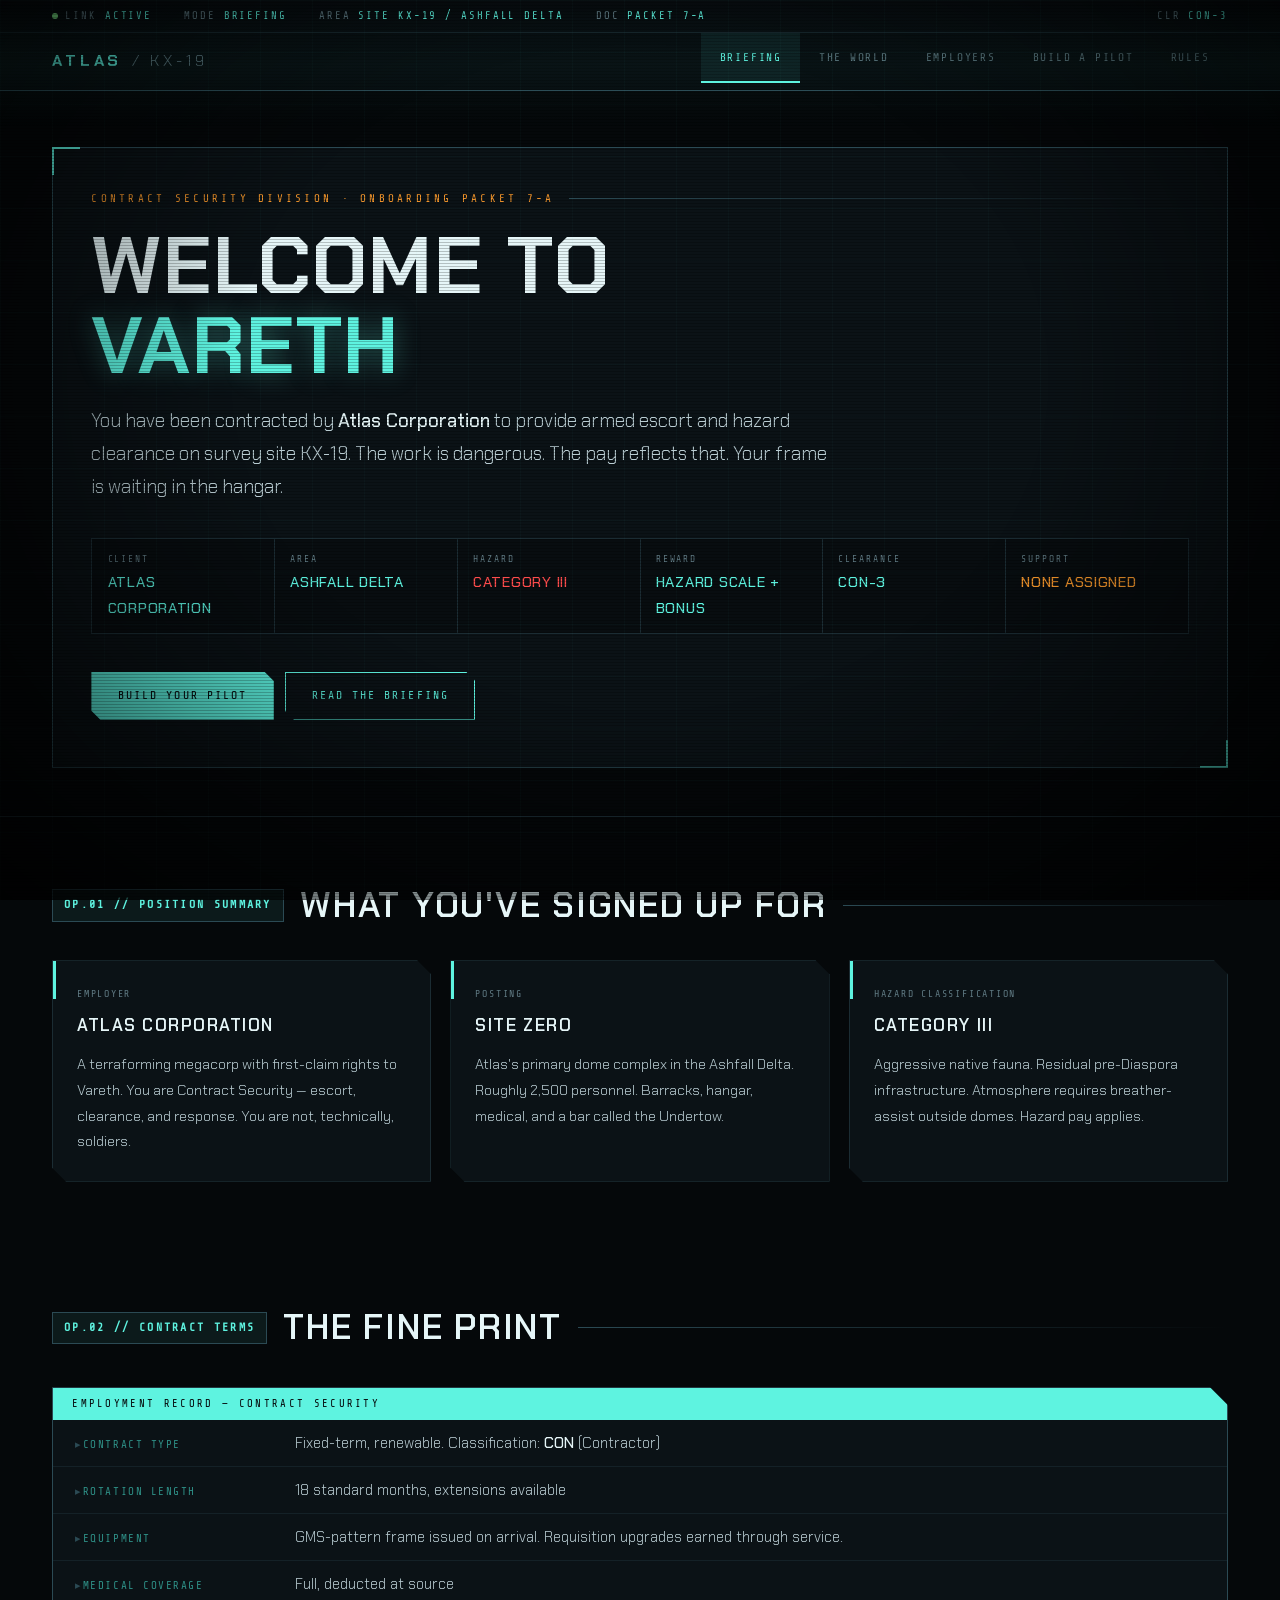
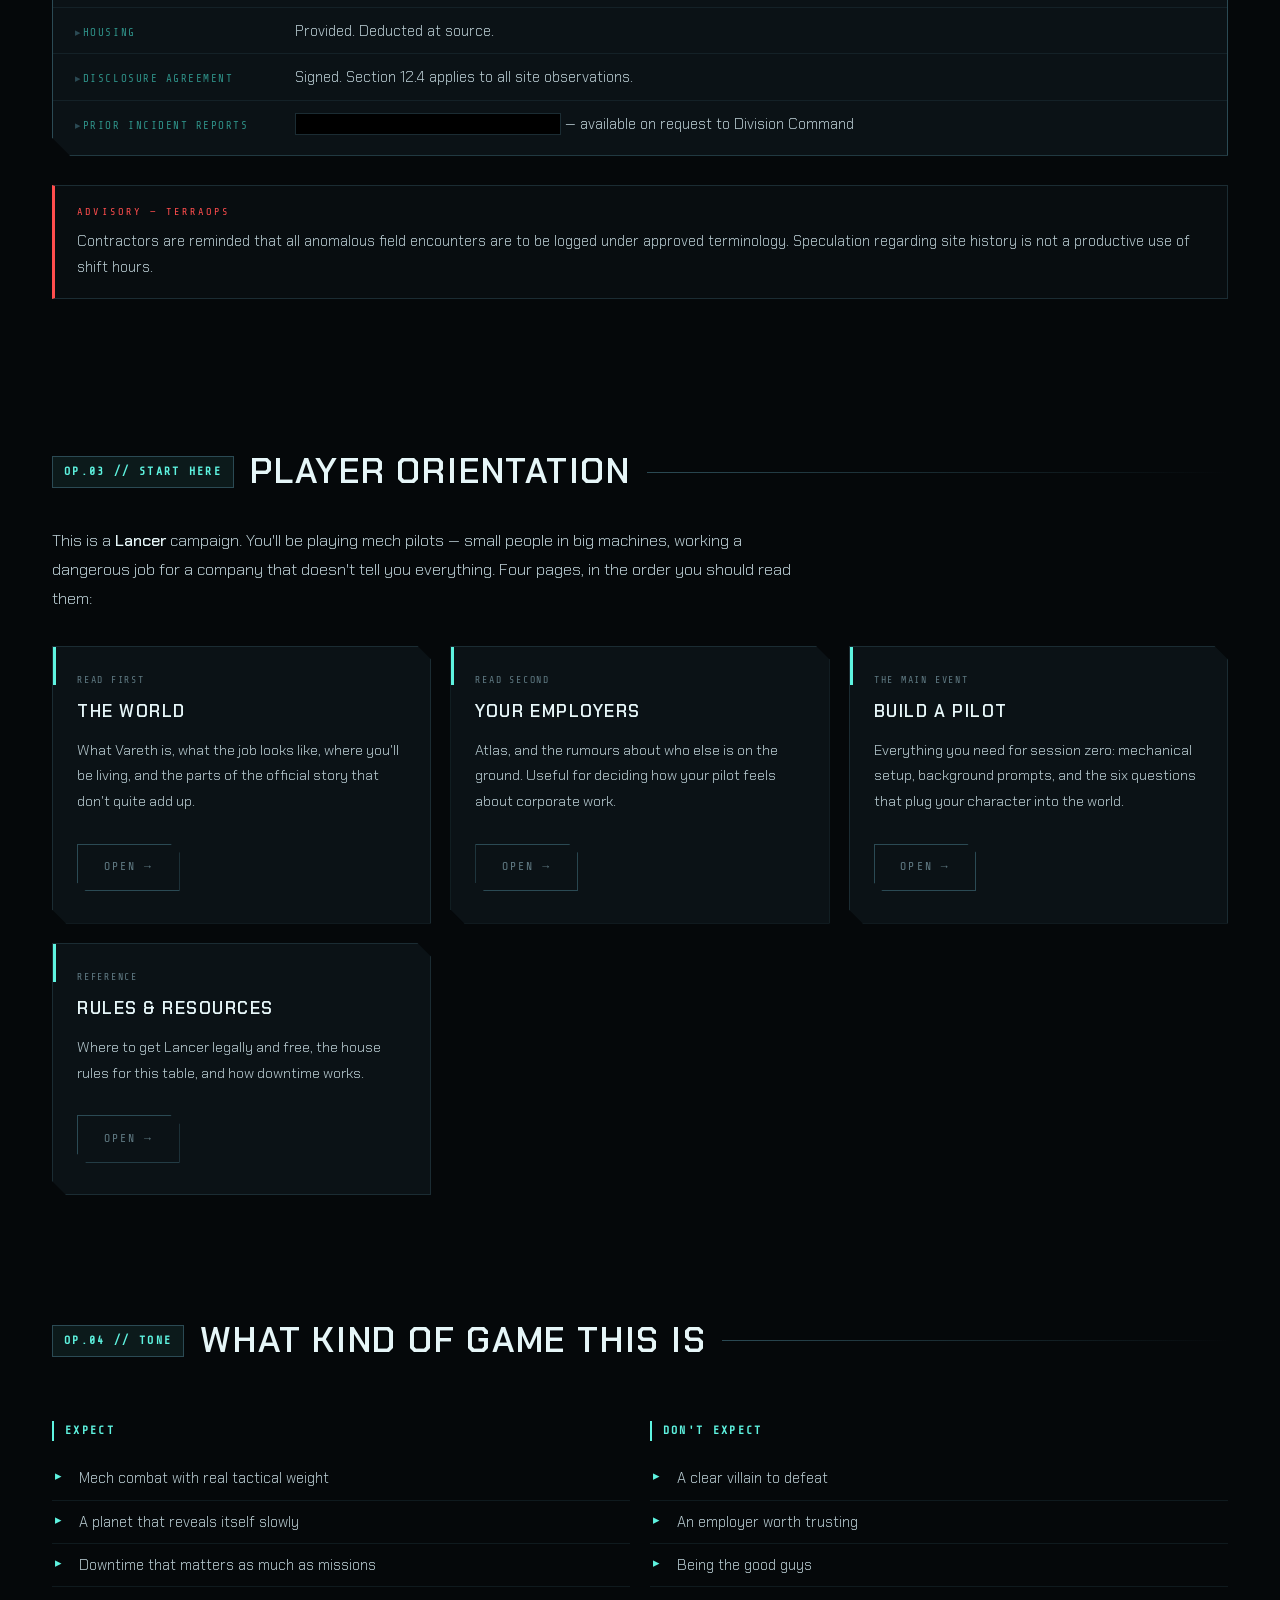
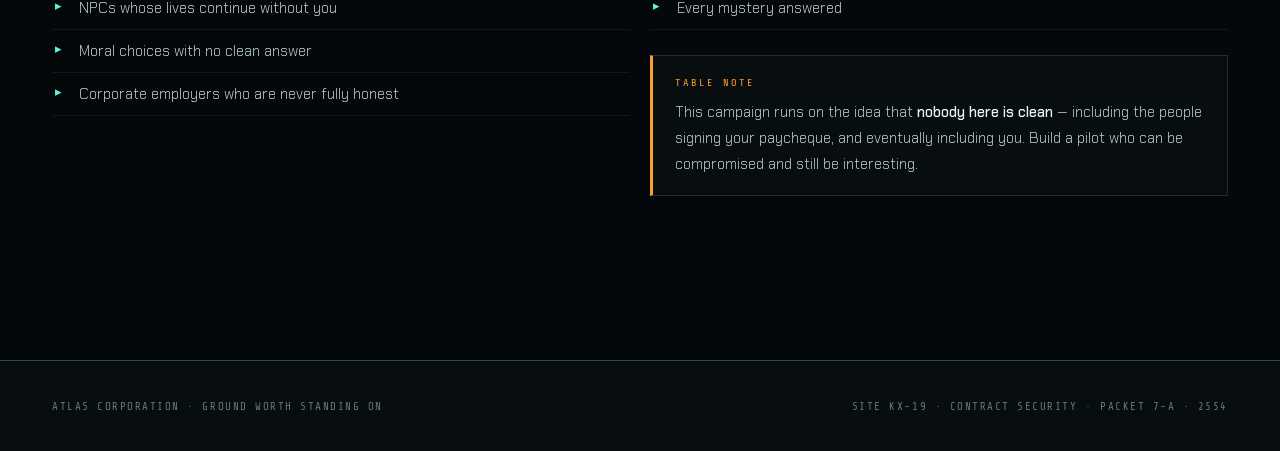
==== index.html @ 12880824 "Add files via upload" ====
<!DOCTYPE html>
<html lang="en">
<head>
<meta charset="UTF-8">
<meta name="viewport" content="width=device-width, initial-scale=1.0">
<title>VARETH — Atlas Contractor Onboarding</title>
<meta name="description" content="Player briefing portal for the Vareth campaign — a Lancer TTRPG setting.">
<style>
/* ══════════════════════════════════════════════════════════
   ATLAS CORPORATION — CONTRACT SECURITY DIVISION
   MISSION BRIEFING INTERFACE  ::  SITE KX-19
   ══════════════════════════════════════════════════════════ */

@import url('https://fonts.googleapis.com/css2?family=Chakra+Petch:wght@300;400;500;600;700&family=Share+Tech+Mono&display=swap');

:root{
  --bg:        #05080a;
  --bg-2:      #080d10;
  --panel:     #0b1216;
  --panel-2:   #0f171c;
  --line:      #1b2c33;
  --line-hot:  #2b4a54;

  --hud:       #5ef3e0;
  --hud-dim:   #2e8f86;
  --hud-ghost: rgba(94,243,224,.08);
  --warn:      #ff9d2e;
  --alert:     #ff4d4d;
  --ok:        #7ee787;

  --txt:       #b9ccd2;
  --txt-dim:   #5f7982;
  --txt-hi:    #e6f6f8;

  --disp: 'Chakra Petch', sans-serif;
  --data: 'Share Tech Mono', monospace;

  --notch: 14px;
}

*{box-sizing:border-box;margin:0;padding:0}
html{scroll-behavior:smooth}

body{
  background:var(--bg);
  color:var(--txt);
  font-family:var(--disp);
  font-weight:300;
  font-size:16.5px;
  line-height:1.75;
  overflow-x:hidden;
  position:relative;
}

/* ── ambient grid + scanlines + vignette ───────────────── */
body::before{
  content:'';position:fixed;inset:0;pointer-events:none;z-index:900;
  background-image:
    linear-gradient(rgba(94,243,224,.028) 1px,transparent 1px),
    linear-gradient(90deg,rgba(94,243,224,.028) 1px,transparent 1px);
  background-size:52px 52px;
}
body::after{
  content:'';position:fixed;inset:0;pointer-events:none;z-index:901;
  background:
    repeating-linear-gradient(0deg,rgba(0,0,0,.22) 0 1px,transparent 1px 3px),
    radial-gradient(ellipse at 50% 42%,transparent 45%,rgba(0,0,0,.82) 100%);
}

/* scanning sweep */
@keyframes sweep{0%{top:-15%}100%{top:115%}}
.sweep{
  position:fixed;left:0;right:0;height:130px;z-index:902;pointer-events:none;
  background:linear-gradient(180deg,transparent,rgba(94,243,224,.035),transparent);
  animation:sweep 8.5s linear infinite;
}

/* ── TOP STATUS RAIL ───────────────────────────────────── */
.statusbar{
  background:var(--bg-2);border-bottom:1px solid var(--line);
  font-family:var(--data);font-size:.66rem;letter-spacing:.18em;
  color:var(--txt-dim);text-transform:uppercase;
}
.statusbar .wrap{display:flex;gap:2rem;flex-wrap:wrap;padding:.42rem 2rem}
.statusbar b{color:var(--hud);font-weight:400}
.blip{
  display:inline-block;width:6px;height:6px;background:var(--ok);
  border-radius:50%;margin-right:.45rem;vertical-align:middle;
  animation:pulse 1.9s ease-in-out infinite;
}
@keyframes pulse{0%,100%{opacity:1;box-shadow:0 0 6px var(--ok)}50%{opacity:.35;box-shadow:none}}

/* ── NAV ───────────────────────────────────────────────── */
nav{
  position:sticky;top:0;z-index:500;
  background:rgba(8,13,16,.95);backdrop-filter:blur(10px);
  border-bottom:1px solid var(--line-hot);
}
.nav-inner{max-width:1240px;margin:0 auto;padding:0 2rem;display:flex;align-items:stretch;gap:1.5rem;flex-wrap:wrap}
.brand{
  font-family:var(--disp);font-weight:700;font-size:1rem;letter-spacing:.24em;
  color:var(--hud);text-decoration:none;text-transform:uppercase;
  display:flex;align-items:center;gap:.6rem;padding:.9rem 0;white-space:nowrap;
}
.brand::before{content:'\25C6';font-size:.7rem;color:var(--warn)}
.brand span{color:var(--txt-dim);font-weight:300}
nav ul{list-style:none;display:flex;margin-left:auto;flex-wrap:wrap}
nav a{
  display:block;padding:.95rem 1.15rem;
  font-family:var(--data);font-size:.7rem;letter-spacing:.16em;text-transform:uppercase;
  color:var(--txt-dim);text-decoration:none;position:relative;transition:.18s;
}
nav a::before{
  content:'';position:absolute;left:0;right:0;bottom:0;height:2px;
  background:var(--hud);transform:scaleX(0);transition:transform .2s;
}
nav a:hover{color:var(--hud);background:var(--hud-ghost)}
nav a:hover::before{transform:scaleX(1)}
nav a.active{color:var(--hud);background:var(--hud-ghost)}
nav a.active::before{transform:scaleX(1)}

/* ── LAYOUT ────────────────────────────────────────────── */
.wrap{max-width:1240px;margin:0 auto;padding:0 2rem}
main{padding-bottom:5rem}
section{padding:3.6rem 0}

/* ── HERO / BRIEFING HEADER ────────────────────────────── */
.hero{position:relative;padding:3.5rem 0 3rem;border-bottom:1px solid var(--line)}
.hero-frame{
  position:relative;background:var(--panel);
  border:1px solid var(--line-hot);padding:2.6rem 2.4rem;
}
.hero-frame::before,.hero-frame::after{
  content:'';position:absolute;width:26px;height:26px;border:2px solid var(--hud);
}
.hero-frame::before{top:-1px;left:-1px;border-right:0;border-bottom:0}
.hero-frame::after{bottom:-1px;right:-1px;border-left:0;border-top:0}

.tagline{
  font-family:var(--data);font-size:.68rem;letter-spacing:.3em;text-transform:uppercase;
  color:var(--warn);display:flex;align-items:center;gap:.9rem;margin-bottom:1.1rem;
}
.tagline::after{content:'';flex:1;height:1px;background:linear-gradient(90deg,var(--line-hot),transparent)}

h1{
  font-family:var(--disp);font-weight:700;
  font-size:clamp(2.4rem,6.5vw,5rem);line-height:1;letter-spacing:.02em;
  text-transform:uppercase;color:var(--txt-hi);margin-bottom:1.1rem;
}
h1 em{font-style:normal;color:var(--hud);text-shadow:0 0 26px rgba(94,243,224,.35)}

.lede{font-size:clamp(1rem,1.5vw,1.18rem);max-width:62ch;color:var(--txt);font-weight:300}
.lede strong{color:var(--txt-hi);font-weight:500}

/* ── SECTION HEADERS ───────────────────────────────────── */
h2{
  font-family:var(--disp);font-weight:600;
  font-size:clamp(1.5rem,3vw,2.2rem);letter-spacing:.05em;text-transform:uppercase;
  color:var(--txt-hi);margin-bottom:1.5rem;
  display:flex;align-items:center;gap:1rem;
}
h2::after{content:'';flex:1;height:1px;background:linear-gradient(90deg,var(--line-hot),transparent)}
h2 .num{
  font-family:var(--data);font-size:.72rem;letter-spacing:.2em;
  color:var(--hud);background:var(--hud-ghost);
  border:1px solid var(--line-hot);padding:.32rem .7rem;
  white-space:nowrap;flex-shrink:0;
}
h3{
  font-family:var(--disp);font-weight:600;font-size:1.15rem;letter-spacing:.09em;
  text-transform:uppercase;color:var(--txt-hi);margin:1.9rem 0 .7rem;
}
h4{
  font-family:var(--data);font-size:.72rem;letter-spacing:.2em;text-transform:uppercase;
  color:var(--hud);margin:1.6rem 0 .7rem;
  padding-left:.7rem;border-left:2px solid var(--hud);
}
p{margin-bottom:1rem;max-width:74ch}
p:last-child{margin-bottom:0}
a{color:var(--hud)}
strong{color:var(--txt-hi);font-weight:500}

/* ── GRID ──────────────────────────────────────────────── */
.grid{display:grid;gap:1.2rem}
.g2{grid-template-columns:repeat(auto-fit,minmax(330px,1fr))}
.g3{grid-template-columns:repeat(auto-fit,minmax(262px,1fr))}

/* ── CARD (notched HUD panel) ──────────────────────────── */
.card{
  background:var(--panel);border:1px solid var(--line);
  padding:1.5rem 1.5rem 1.6rem;position:relative;
  clip-path:polygon(0 0,calc(100% - 14px) 0,100% 14px,100% 100%,14px 100%,0 calc(100% - 14px));
  transition:.2s;
}
.card::before{
  content:'';position:absolute;top:0;left:0;width:3px;height:38px;background:var(--hud);
}
.card:hover{background:var(--panel-2);border-color:var(--line-hot);transform:translateY(-2px)}
.card h3{margin-top:0;font-size:1.06rem}
.card p{font-size:.92rem}
.card .tag{
  font-family:var(--data);font-size:.62rem;letter-spacing:.18em;text-transform:uppercase;
  color:var(--txt-dim);display:block;margin-bottom:.55rem;
}
.card.warn::before{background:var(--warn)}
.card.alert::before{background:var(--alert)}
.card.ok::before{background:var(--ok)}
.card.dim::before{background:var(--txt-dim)}

/* ── DATA PANEL (mission parameters) ───────────────────── */
.dossier{
  background:var(--panel);border:1px solid var(--line-hot);
  margin:1.8rem 0;position:relative;
  clip-path:polygon(0 0,calc(100% - 18px) 0,100% 18px,100% 100%,18px 100%,0 calc(100% - 18px));
}
.dossier::before{
  content:attr(data-label);display:block;
  font-family:var(--data);font-size:.66rem;letter-spacing:.22em;text-transform:uppercase;
  color:var(--bg);background:var(--hud);padding:.42rem 1.2rem;
}
.field{
  display:flex;gap:1.2rem;align-items:baseline;
  padding:.62rem 1.4rem;border-bottom:1px solid rgba(27,44,51,.6);
}
.field:last-child{border-bottom:none;padding-bottom:1.1rem}
.field .k{
  font-family:var(--data);font-size:.68rem;letter-spacing:.14em;text-transform:uppercase;
  color:var(--hud-dim);min-width:200px;flex-shrink:0;
}
.field .k::before{content:'\25B8 ';color:var(--line-hot)}
.field .v{color:var(--txt);font-size:.93rem}

/* ── REDACTED ──────────────────────────────────────────── */
.redacted{
  background:#000;color:transparent;padding:0 .4em;
  border:1px solid var(--line);user-select:none;transition:color .35s;
}
.redacted:hover{color:#1e2c31}

/* ── NOTE / ADVISORY BLOCK ─────────────────────────────── */
.note{
  background:var(--bg-2);border:1px solid var(--line);border-left:3px solid var(--hud);
  padding:1.1rem 1.4rem;margin:1.7rem 0;font-size:.93rem;
}
.note .lbl{
  font-family:var(--data);font-size:.64rem;letter-spacing:.2em;text-transform:uppercase;
  color:var(--hud);display:block;margin-bottom:.45rem;
}
.note.warn{border-left-color:var(--warn)}
.note.warn .lbl{color:var(--warn)}
.note.corp{border-left-color:var(--alert)}
.note.corp .lbl{color:var(--alert)}

/* ── LISTS ─────────────────────────────────────────────── */
ul.clean,ol.clean{list-style:none;margin:1rem 0}
ul.clean li,ol.clean li{
  padding:.5rem 0 .5rem 1.7rem;position:relative;
  border-bottom:1px solid rgba(27,44,51,.5);font-size:.93rem;
}
ul.clean li::before{content:'\25B8';position:absolute;left:.2rem;color:var(--hud);font-size:.82rem}
ol.clean{counter-reset:c}
ol.clean li{padding-left:2.4rem}
ol.clean li::before{
  counter-increment:c;content:counter(c,decimal-leading-zero);
  position:absolute;left:0;top:.55rem;
  font-family:var(--data);font-size:.68rem;color:var(--hud);
  border:1px solid var(--line-hot);padding:.05rem .32rem;
}

/* ── TABLE ─────────────────────────────────────────────── */
table{width:100%;border-collapse:collapse;margin:1.4rem 0;font-size:.9rem}
th{
  font-family:var(--data);font-size:.66rem;letter-spacing:.16em;text-transform:uppercase;
  text-align:left;padding:.7rem .9rem;color:var(--hud);
  background:var(--hud-ghost);border-bottom:1px solid var(--hud-dim);
}
td{padding:.7rem .9rem;border-bottom:1px solid var(--line);vertical-align:top}
tr:hover td{background:rgba(94,243,224,.03)}

/* ── BUTTONS ───────────────────────────────────────────── */
.btn{
  display:inline-block;font-family:var(--data);font-size:.72rem;
  letter-spacing:.18em;text-transform:uppercase;
  padding:.8rem 1.6rem;margin:.35rem .45rem .35rem 0;
  border:1px solid var(--hud);color:var(--hud);text-decoration:none;
  background:transparent;transition:.18s;position:relative;
  clip-path:polygon(0 0,calc(100% - 9px) 0,100% 9px,100% 100%,9px 100%,0 calc(100% - 9px));
}
.btn:hover{background:var(--hud);color:var(--bg);box-shadow:0 0 22px rgba(94,243,224,.3)}
.btn.solid{background:var(--hud);color:var(--bg)}
.btn.solid:hover{background:#8ef8e9;box-shadow:0 0 28px rgba(94,243,224,.45)}
.btn.ghost{border-color:var(--line-hot);color:var(--txt-dim)}
.btn.ghost:hover{border-color:var(--hud);color:var(--hud);background:var(--hud-ghost);box-shadow:none}

/* ── FOOTER ────────────────────────────────────────────── */
footer{
  border-top:1px solid var(--line-hot);background:var(--bg-2);
  padding:2.2rem 0;font-family:var(--data);font-size:.68rem;
  color:var(--txt-dim);letter-spacing:.14em;text-transform:uppercase;
}
footer .wrap{display:flex;justify-content:space-between;gap:2rem;flex-wrap:wrap}
footer a{color:var(--hud);text-decoration:none}

/* ── ANIMATION ─────────────────────────────────────────── */
@keyframes rise{from{opacity:0;transform:translateY(14px)}to{opacity:1;transform:none}}
.rise{animation:rise .55s cubic-bezier(.2,.7,.3,1) both}
.d1{animation-delay:.07s}.d2{animation-delay:.14s}
.d3{animation-delay:.21s}.d4{animation-delay:.28s}

@media (prefers-reduced-motion:reduce){
  .rise{animation:none}.sweep{display:none}.blip{animation:none}
  html{scroll-behavior:auto}
}

@media (max-width:680px){
  .wrap{padding:0 1.1rem}
  .statusbar .wrap{gap:1rem;padding:.4rem 1.1rem}
  .nav-inner{padding:0 1.1rem}
  nav ul{margin-left:0;width:100%;border-top:1px solid var(--line)}
  nav a{padding:.7rem .8rem}
  .hero-frame{padding:1.8rem 1.4rem}
  .field{flex-direction:column;gap:.15rem}
  .field .k{min-width:0}
  h2{flex-wrap:wrap}
}

/* ── MISSION PARAMETER READOUT (AC6 briefing grid) ─────── */
.paramgrid{
  display:grid;grid-template-columns:repeat(auto-fit,minmax(160px,1fr));
  gap:1px;margin-top:2.2rem;background:var(--line);
  border:1px solid var(--line);
}
.param{
  background:var(--bg-2);padding:.75rem .95rem;
  display:flex;flex-direction:column;gap:.15rem;
}
.param .pk{
  font-family:var(--data);font-size:.6rem;letter-spacing:.2em;
  text-transform:uppercase;color:var(--txt-dim);
}
.param .pv{
  font-family:var(--disp);font-weight:500;font-size:.92rem;
  letter-spacing:.05em;text-transform:uppercase;color:var(--hud);
}
.param .pv.warn{color:var(--warn)}
.param .pv.alert{color:var(--alert)}

</style>
</head>
<body>
<div class="sweep"></div>
<div class="statusbar"><div class="wrap">
  <span><span class="blip"></span>LINK <b>ACTIVE</b></span>
  <span>MODE <b>BRIEFING</b></span>
  <span>AREA <b>SITE KX-19 / ASHFALL DELTA</b></span>
  <span>DOC <b>PACKET 7-A</b></span>
  <span style="margin-left:auto">CLR <b>CON-3</b></span>
</div></div>
<nav>
  <div class="nav-inner">
    <a href="index.html" class="brand">ATLAS <span>/ KX-19</span></a>
    <ul>
      <li><a href="index.html" class="active">Briefing</a></li>
      <li><a href="setting.html">The World</a></li>
      <li><a href="factions.html">Employers</a></li>
      <li><a href="pilot-creation.html">Build a Pilot</a></li>
      <li><a href="rules.html">Rules</a></li>
    </ul>
  </div>
</nav>

<header class="hero">
  <div class="wrap"><div class="hero-frame">
    <div class="tagline rise">Contract Security Division · Onboarding Packet 7-A</div>
    <h1 class="rise d1">Welcome to<br><em>Vareth</em></h1>
    <p class="lede rise d2">
      You have been contracted by <strong>Atlas Corporation</strong> to provide armed escort
      and hazard clearance on survey site KX-19. The work is dangerous. The pay reflects that.
      Your frame is waiting in the hangar.
    </p>
    <div class="paramgrid rise d3">
      <div class="param"><span class="pk">Client</span><span class="pv">Atlas Corporation</span></div>
      <div class="param"><span class="pk">Area</span><span class="pv">Ashfall Delta</span></div>
      <div class="param"><span class="pk">Hazard</span><span class="pv alert">Category III</span></div>
      <div class="param"><span class="pk">Reward</span><span class="pv">Hazard scale + bonus</span></div>
      <div class="param"><span class="pk">Clearance</span><span class="pv">CON-3</span></div>
      <div class="param"><span class="pk">Support</span><span class="pv warn">None assigned</span></div>
    </div>
    <div style="margin-top:2rem" class="rise d4">
      <a href="pilot-creation.html" class="btn solid">Build Your Pilot</a>
      <a href="setting.html" class="btn">Read the Briefing</a>
    </div>
  </div></div>
</header>

<main>

<section>
  <div class="wrap">
    <h2><span class="num">OP.01 // POSITION SUMMARY</span>What You've Signed Up For</h2>
    <div class="grid g3">
      <div class="card rise">
        <span class="tag">Employer</span>
        <h3>Atlas Corporation</h3>
        <p>A terraforming megacorp with first-claim rights to Vareth. You are Contract Security — escort, clearance, and response. You are not, technically, soldiers.</p>
      </div>
      <div class="card slate rise d1">
        <span class="tag">Posting</span>
        <h3>Site Zero</h3>
        <p>Atlas's primary dome complex in the Ashfall Delta. Roughly 2,500 personnel. Barracks, hangar, medical, and a bar called the Undertow.</p>
      </div>
      <div class="card amber rise d2">
        <span class="tag">Hazard Classification</span>
        <h3>Category III</h3>
        <p>Aggressive native fauna. Residual pre-Diaspora infrastructure. Atmosphere requires breather-assist outside domes. Hazard pay applies.</p>
      </div>
    </div>
  </div>
</section>

<section>
  <div class="wrap">
    <h2><span class="num">OP.02 // CONTRACT TERMS</span>The Fine Print</h2>
    <div class="dossier" data-label="Employment Record — Contract Security">
      <div class="field"><span class="k">Contract Type</span><span class="v">Fixed-term, renewable. Classification: <strong>CON</strong> (Contractor)</span></div>
      <div class="field"><span class="k">Rotation Length</span><span class="v">18 standard months, extensions available</span></div>
      <div class="field"><span class="k">Equipment</span><span class="v">GMS-pattern frame issued on arrival. Requisition upgrades earned through service.</span></div>
      <div class="field"><span class="k">Medical Coverage</span><span class="v">Full, deducted at source</span></div>
      <div class="field"><span class="k">Housing</span><span class="v">Provided. Deducted at source.</span></div>
      <div class="field"><span class="k">Disclosure Agreement</span><span class="v">Signed. Section 12.4 applies to all site observations.</span></div>
      <div class="field"><span class="k">Prior Incident Reports</span><span class="v"><span class="redacted">████████████████████████</span> — available on request to Division Command</span></div>
    </div>
    <div class="note corp">
      <span class="lbl">Advisory — TerraOps</span>
      Contractors are reminded that all anomalous field encounters are to be logged under approved
      terminology. Speculation regarding site history is not a productive use of shift hours.
    </div>
  </div>
</section>

<section>
  <div class="wrap">
    <h2><span class="num">OP.03 // START HERE</span>Player Orientation</h2>
    <p>This is a <strong>Lancer</strong> campaign. You'll be playing mech pilots — small people in big machines, working a dangerous job for a company that doesn't tell you everything. Four pages, in the order you should read them:</p>
    <div class="grid g2" style="margin-top:2rem">
      <div class="card slate rise">
        <span class="tag">Read First</span>
        <h3>The World</h3>
        <p>What Vareth is, what the job looks like, where you'll be living, and the parts of the official story that don't quite add up.</p>
        <a href="setting.html" class="btn ghost" style="margin-top:.8rem">Open →</a>
      </div>
      <div class="card rise d1">
        <span class="tag">Read Second</span>
        <h3>Your Employers</h3>
        <p>Atlas, and the rumours about who else is on the ground. Useful for deciding how your pilot feels about corporate work.</p>
        <a href="factions.html" class="btn ghost" style="margin-top:.8rem">Open →</a>
      </div>
      <div class="card amber rise d2">
        <span class="tag">The Main Event</span>
        <h3>Build a Pilot</h3>
        <p>Everything you need for session zero: mechanical setup, background prompts, and the six questions that plug your character into the world.</p>
        <a href="pilot-creation.html" class="btn ghost" style="margin-top:.8rem">Open →</a>
      </div>
      <div class="card sage rise d3">
        <span class="tag">Reference</span>
        <h3>Rules &amp; Resources</h3>
        <p>Where to get Lancer legally and free, the house rules for this table, and how downtime works.</p>
        <a href="rules.html" class="btn ghost" style="margin-top:.8rem">Open →</a>
      </div>
    </div>
  </div>
</section>

<section>
  <div class="wrap">
    <h2><span class="num">OP.04 // TONE</span>What Kind of Game This Is</h2>
    <div class="grid g2">
      <div>
        <h4>Expect</h4>
        <ul class="clean">
          <li>Mech combat with real tactical weight</li>
          <li>A planet that reveals itself slowly</li>
          <li>Downtime that matters as much as missions</li>
          <li>NPCs whose lives continue without you</li>
          <li>Moral choices with no clean answer</li>
          <li>Corporate employers who are never fully honest</li>
        </ul>
      </div>
      <div>
        <h4>Don't Expect</h4>
        <ul class="clean">
          <li>A clear villain to defeat</li>
          <li>An employer worth trusting</li>
          <li>Being the good guys</li>
          <li>Every mystery answered</li>
        </ul>
        <div class="note warn" style="margin-top:1.6rem">
          <span class="lbl">Table Note</span>
          This campaign runs on the idea that <strong>nobody here is clean</strong> — including the people
          signing your paycheque, and eventually including you. Build a pilot who can be
          compromised and still be interesting.
        </div>
      </div>
    </div>
  </div>
</section>

</main>

<footer>
  <div class="wrap">
    <div>ATLAS CORPORATION · GROUND WORTH STANDING ON</div>
    <div>Site KX-19 · Contract Security · Packet 7-A · 2554</div>
  </div>
</footer>
</body>
</html>
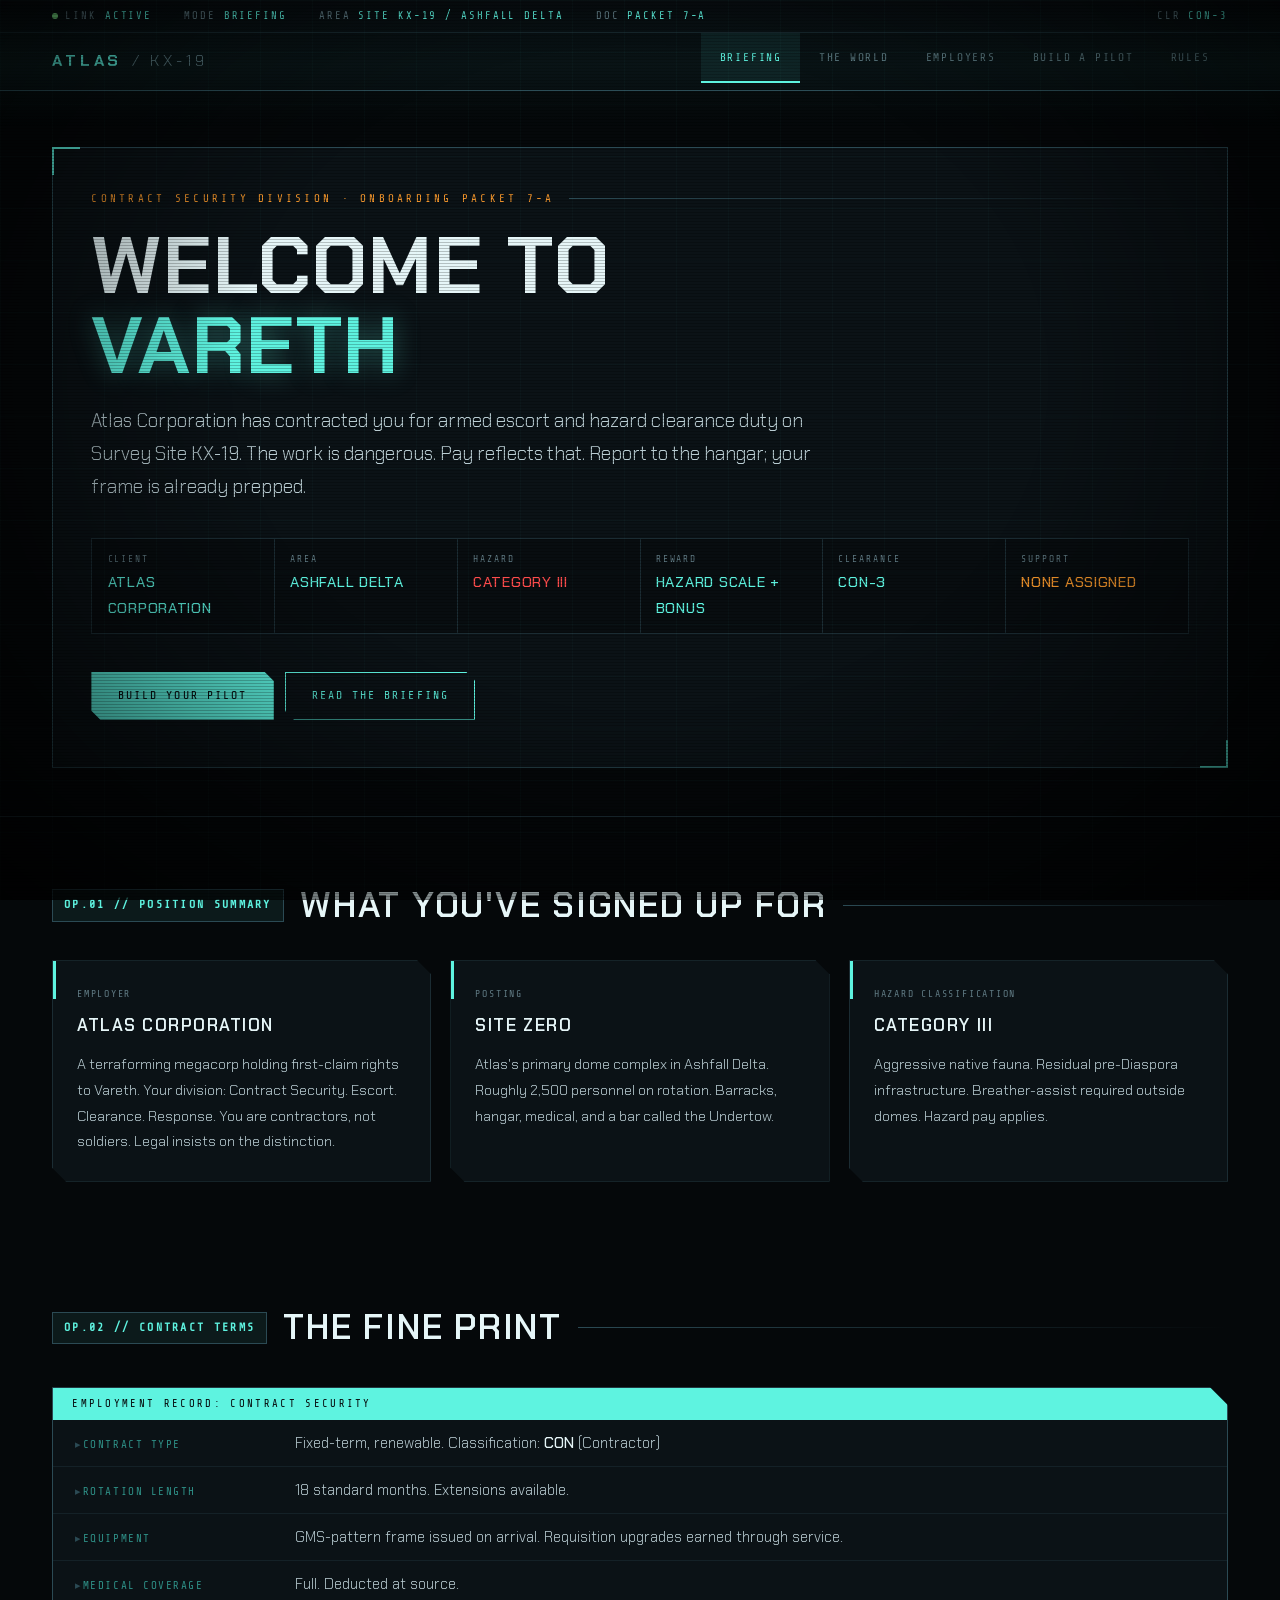
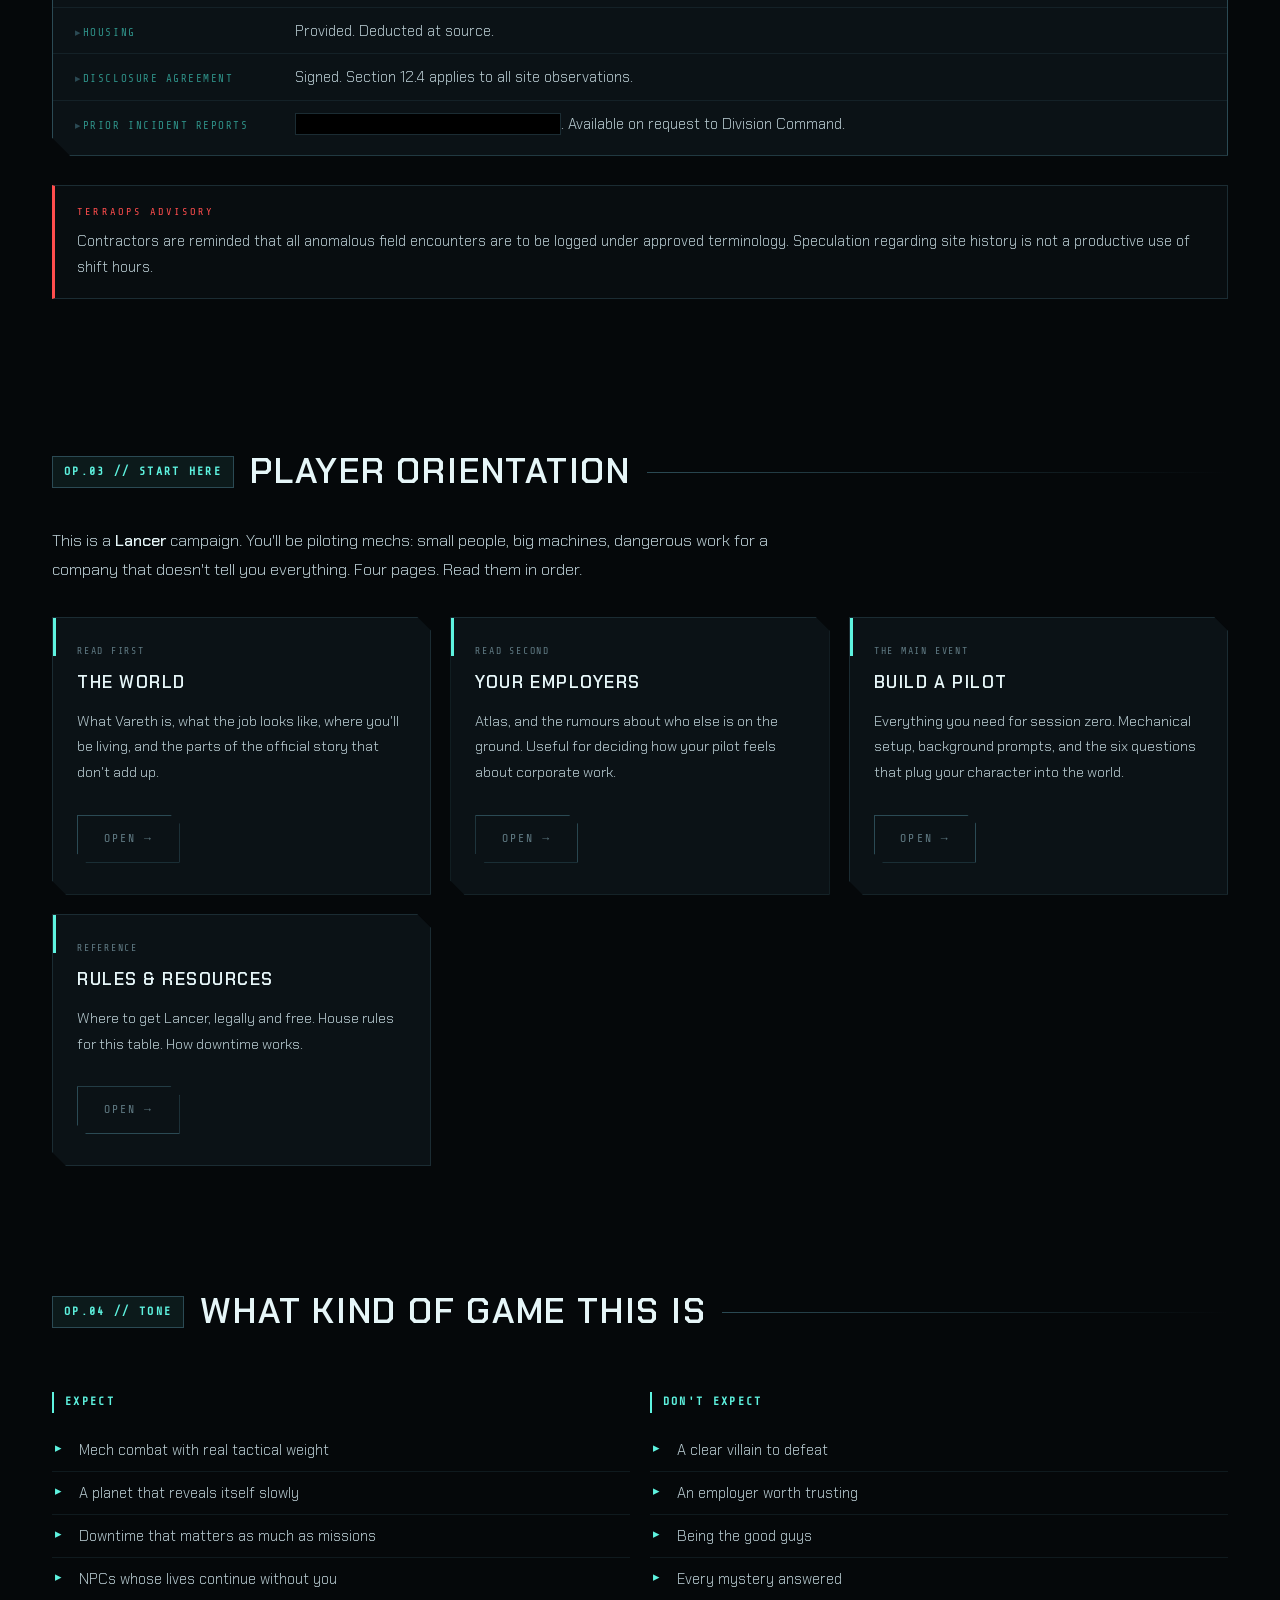
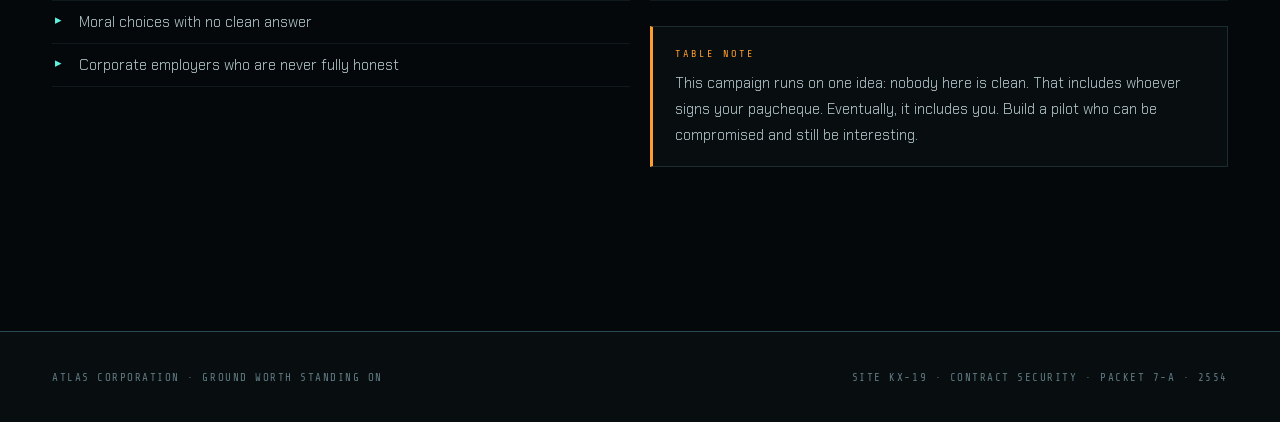
==== commit abb5bfef: "Add files via upload" ====
--- a/index.html
+++ b/index.html
@@ -3,11 +3,11 @@
 <head>
 <meta charset="UTF-8">
 <meta name="viewport" content="width=device-width, initial-scale=1.0">
-<title>VARETH — Atlas Contractor Onboarding</title>
-<meta name="description" content="Player briefing portal for the Vareth campaign — a Lancer TTRPG setting.">
+<title>VARETH: ATLAS CONTRACTOR ONBOARDING</title>
+<meta name="description" content="Player briefing portal for the Vareth campaign. Built for Lancer.">
 <style>
 /* ══════════════════════════════════════════════════════════
-   ATLAS CORPORATION — CONTRACT SECURITY DIVISION
+   ATLAS CORPORATION: CONTRACT SECURITY DIVISION
    MISSION BRIEFING INTERFACE  ::  SITE KX-19
    ══════════════════════════════════════════════════════════ */
 
@@ -374,9 +374,9 @@
     <div class="tagline rise">Contract Security Division · Onboarding Packet 7-A</div>
     <h1 class="rise d1">Welcome to<br><em>Vareth</em></h1>
     <p class="lede rise d2">
-      You have been contracted by <strong>Atlas Corporation</strong> to provide armed escort
-      and hazard clearance on survey site KX-19. The work is dangerous. The pay reflects that.
-      Your frame is waiting in the hangar.
+      Atlas Corporation has contracted you for armed escort and hazard clearance duty on
+      Survey Site KX-19. The work is dangerous. Pay reflects that. Report to the hangar;
+      your frame is already prepped.
     </p>
     <div class="paramgrid rise d3">
       <div class="param"><span class="pk">Client</span><span class="pv">Atlas Corporation</span></div>
@@ -402,17 +402,17 @@
       <div class="card rise">
         <span class="tag">Employer</span>
         <h3>Atlas Corporation</h3>
-        <p>A terraforming megacorp with first-claim rights to Vareth. You are Contract Security — escort, clearance, and response. You are not, technically, soldiers.</p>
+        <p>A terraforming megacorp holding first-claim rights to Vareth. Your division: Contract Security. Escort. Clearance. Response. You are contractors, not soldiers. Legal insists on the distinction.</p>
       </div>
       <div class="card slate rise d1">
         <span class="tag">Posting</span>
         <h3>Site Zero</h3>
-        <p>Atlas's primary dome complex in the Ashfall Delta. Roughly 2,500 personnel. Barracks, hangar, medical, and a bar called the Undertow.</p>
+        <p>Atlas's primary dome complex in Ashfall Delta. Roughly 2,500 personnel on rotation. Barracks, hangar, medical, and a bar called the Undertow.</p>
       </div>
       <div class="card amber rise d2">
         <span class="tag">Hazard Classification</span>
         <h3>Category III</h3>
-        <p>Aggressive native fauna. Residual pre-Diaspora infrastructure. Atmosphere requires breather-assist outside domes. Hazard pay applies.</p>
+        <p>Aggressive native fauna. Residual pre-Diaspora infrastructure. Breather-assist required outside domes. Hazard pay applies.</p>
       </div>
     </div>
   </div>
@@ -421,17 +421,17 @@
 <section>
   <div class="wrap">
     <h2><span class="num">OP.02 // CONTRACT TERMS</span>The Fine Print</h2>
-    <div class="dossier" data-label="Employment Record — Contract Security">
+    <div class="dossier" data-label="Employment Record: Contract Security">
       <div class="field"><span class="k">Contract Type</span><span class="v">Fixed-term, renewable. Classification: <strong>CON</strong> (Contractor)</span></div>
-      <div class="field"><span class="k">Rotation Length</span><span class="v">18 standard months, extensions available</span></div>
+      <div class="field"><span class="k">Rotation Length</span><span class="v">18 standard months. Extensions available.</span></div>
       <div class="field"><span class="k">Equipment</span><span class="v">GMS-pattern frame issued on arrival. Requisition upgrades earned through service.</span></div>
-      <div class="field"><span class="k">Medical Coverage</span><span class="v">Full, deducted at source</span></div>
+      <div class="field"><span class="k">Medical Coverage</span><span class="v">Full. Deducted at source.</span></div>
       <div class="field"><span class="k">Housing</span><span class="v">Provided. Deducted at source.</span></div>
       <div class="field"><span class="k">Disclosure Agreement</span><span class="v">Signed. Section 12.4 applies to all site observations.</span></div>
-      <div class="field"><span class="k">Prior Incident Reports</span><span class="v"><span class="redacted">████████████████████████</span> — available on request to Division Command</span></div>
+      <div class="field"><span class="k">Prior Incident Reports</span><span class="v"><span class="redacted">████████████████████████</span>. Available on request to Division Command.</span></div>
     </div>
     <div class="note corp">
-      <span class="lbl">Advisory — TerraOps</span>
+      <span class="lbl">TerraOps Advisory</span>
       Contractors are reminded that all anomalous field encounters are to be logged under approved
       terminology. Speculation regarding site history is not a productive use of shift hours.
     </div>
@@ -441,12 +441,12 @@
 <section>
   <div class="wrap">
     <h2><span class="num">OP.03 // START HERE</span>Player Orientation</h2>
-    <p>This is a <strong>Lancer</strong> campaign. You'll be playing mech pilots — small people in big machines, working a dangerous job for a company that doesn't tell you everything. Four pages, in the order you should read them:</p>
+    <p>This is a <strong>Lancer</strong> campaign. You'll be piloting mechs: small people, big machines, dangerous work for a company that doesn't tell you everything. Four pages. Read them in order.</p>
     <div class="grid g2" style="margin-top:2rem">
       <div class="card slate rise">
         <span class="tag">Read First</span>
         <h3>The World</h3>
-        <p>What Vareth is, what the job looks like, where you'll be living, and the parts of the official story that don't quite add up.</p>
+        <p>What Vareth is, what the job looks like, where you'll be living, and the parts of the official story that don't add up.</p>
         <a href="setting.html" class="btn ghost" style="margin-top:.8rem">Open →</a>
       </div>
       <div class="card rise d1">
@@ -458,13 +458,13 @@
       <div class="card amber rise d2">
         <span class="tag">The Main Event</span>
         <h3>Build a Pilot</h3>
-        <p>Everything you need for session zero: mechanical setup, background prompts, and the six questions that plug your character into the world.</p>
+        <p>Everything you need for session zero. Mechanical setup, background prompts, and the six questions that plug your character into the world.</p>
         <a href="pilot-creation.html" class="btn ghost" style="margin-top:.8rem">Open →</a>
       </div>
       <div class="card sage rise d3">
         <span class="tag">Reference</span>
         <h3>Rules &amp; Resources</h3>
-        <p>Where to get Lancer legally and free, the house rules for this table, and how downtime works.</p>
+        <p>Where to get Lancer, legally and free. House rules for this table. How downtime works.</p>
         <a href="rules.html" class="btn ghost" style="margin-top:.8rem">Open →</a>
       </div>
     </div>
@@ -496,9 +496,9 @@
         </ul>
         <div class="note warn" style="margin-top:1.6rem">
           <span class="lbl">Table Note</span>
-          This campaign runs on the idea that <strong>nobody here is clean</strong> — including the people
-          signing your paycheque, and eventually including you. Build a pilot who can be
-          compromised and still be interesting.
+          This campaign runs on one idea: nobody here is clean. That includes whoever signs
+          your paycheque. Eventually, it includes you. Build a pilot who can be compromised
+          and still be interesting.
         </div>
       </div>
     </div>
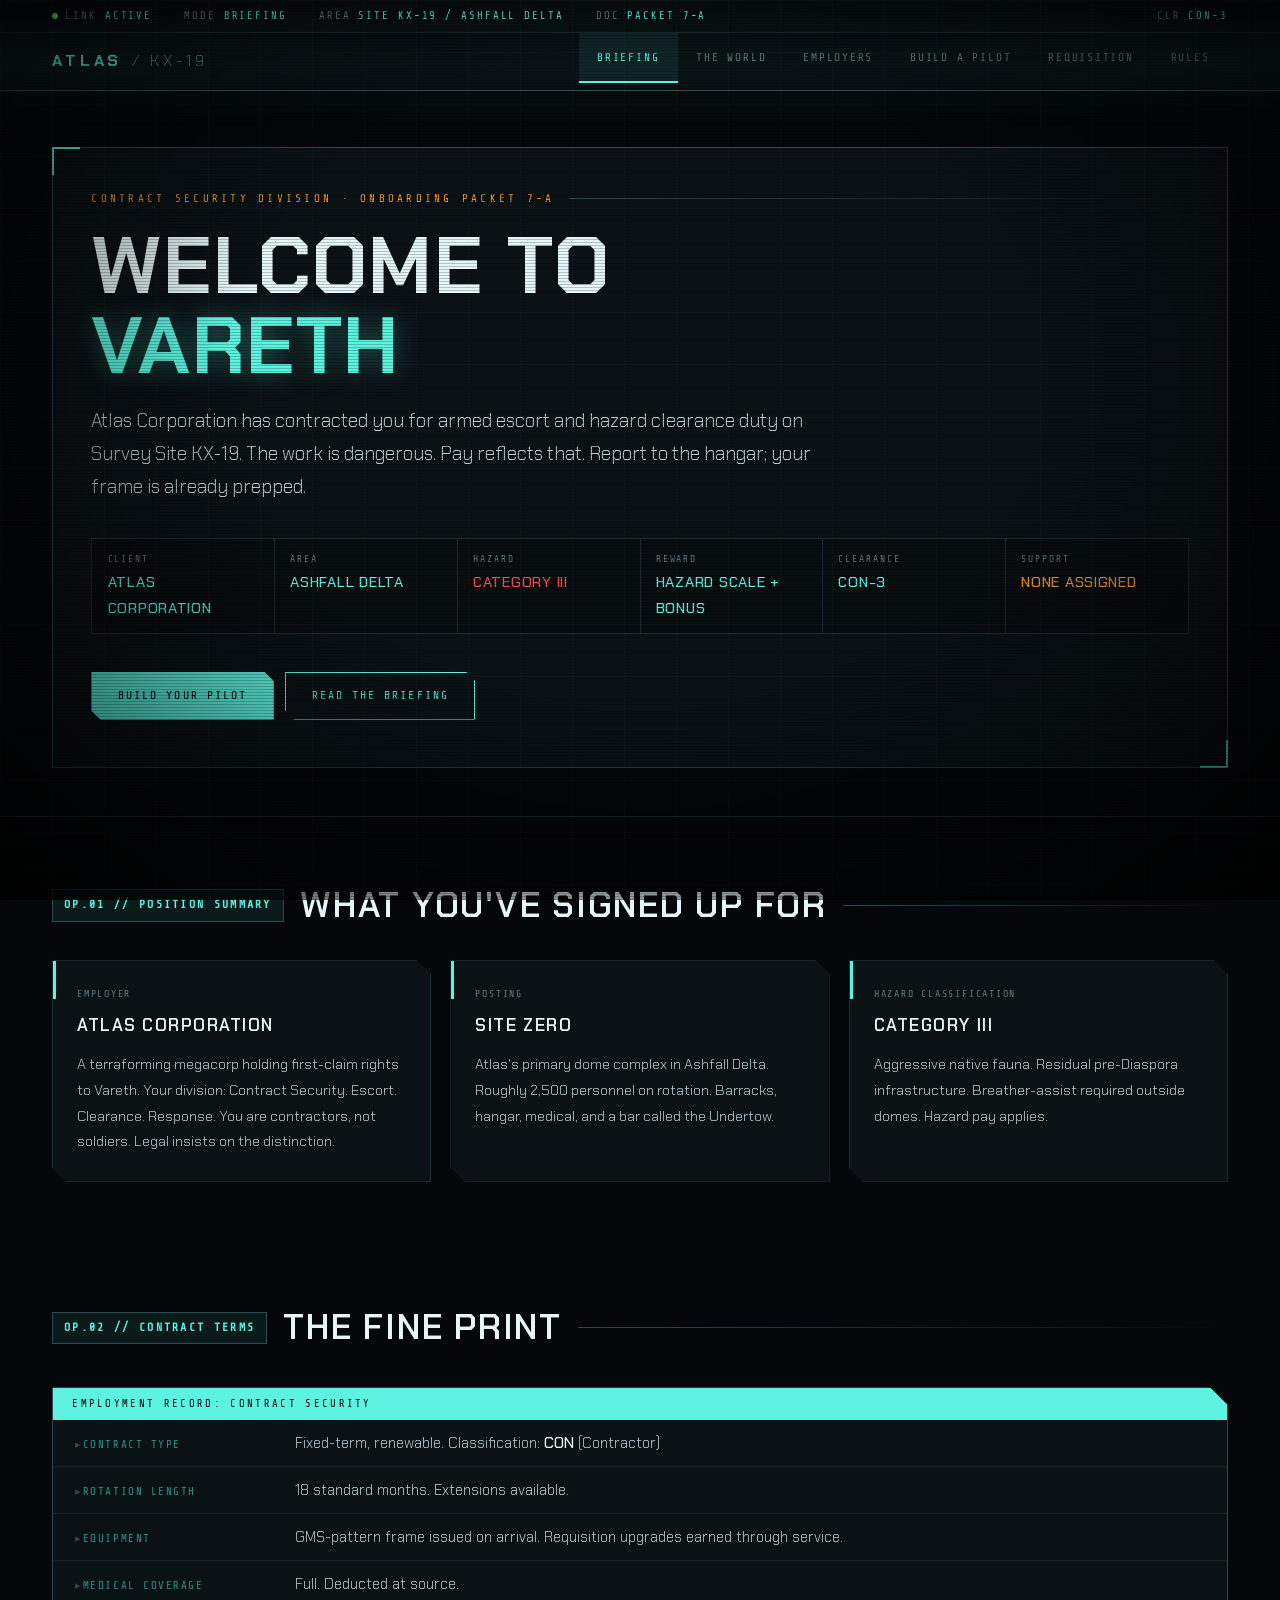
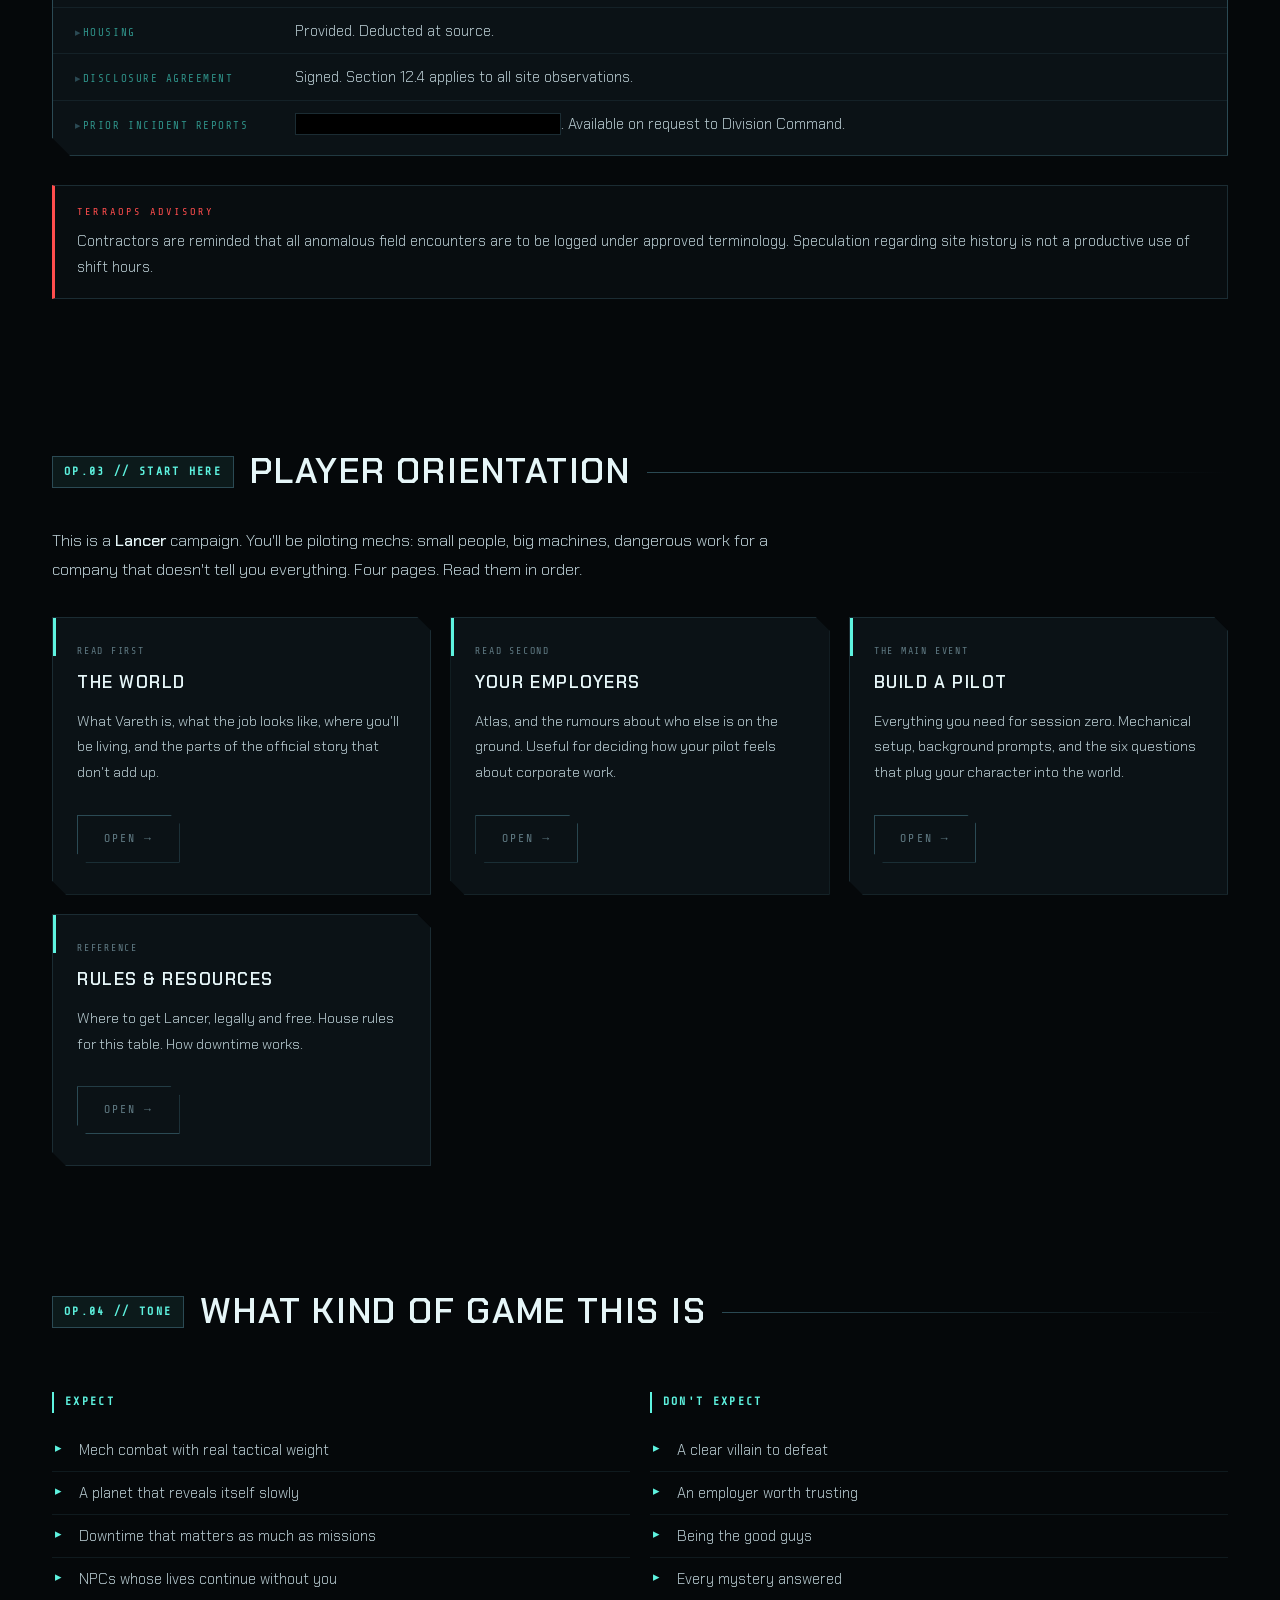
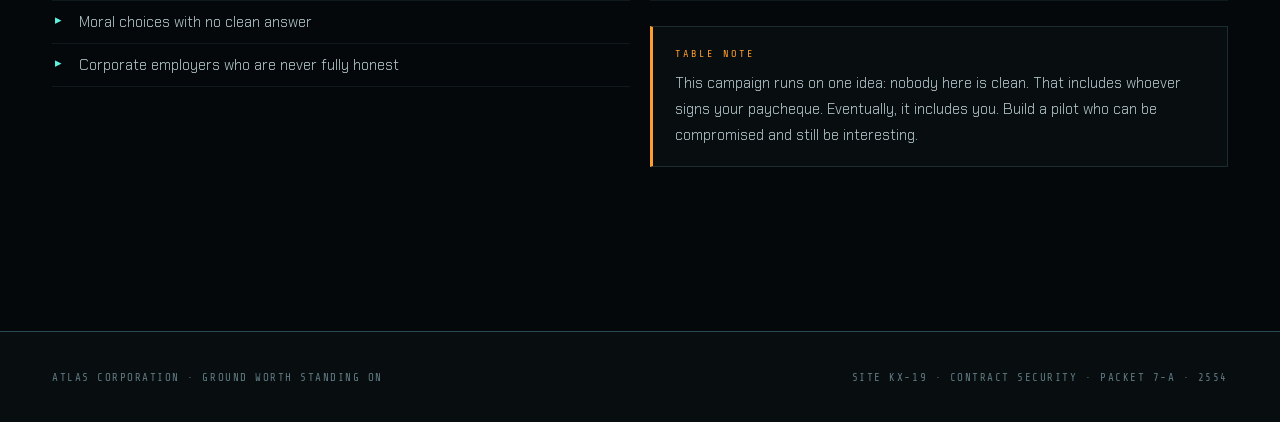
==== commit 4b3d05bd: "Add files via upload" ====
--- a/index.html
+++ b/index.html
@@ -364,6 +364,7 @@
       <li><a href="setting.html">The World</a></li>
       <li><a href="factions.html">Employers</a></li>
       <li><a href="pilot-creation.html">Build a Pilot</a></li>
+      <li><a href="shop.html">Requisition</a></li>
       <li><a href="rules.html">Rules</a></li>
     </ul>
   </div>
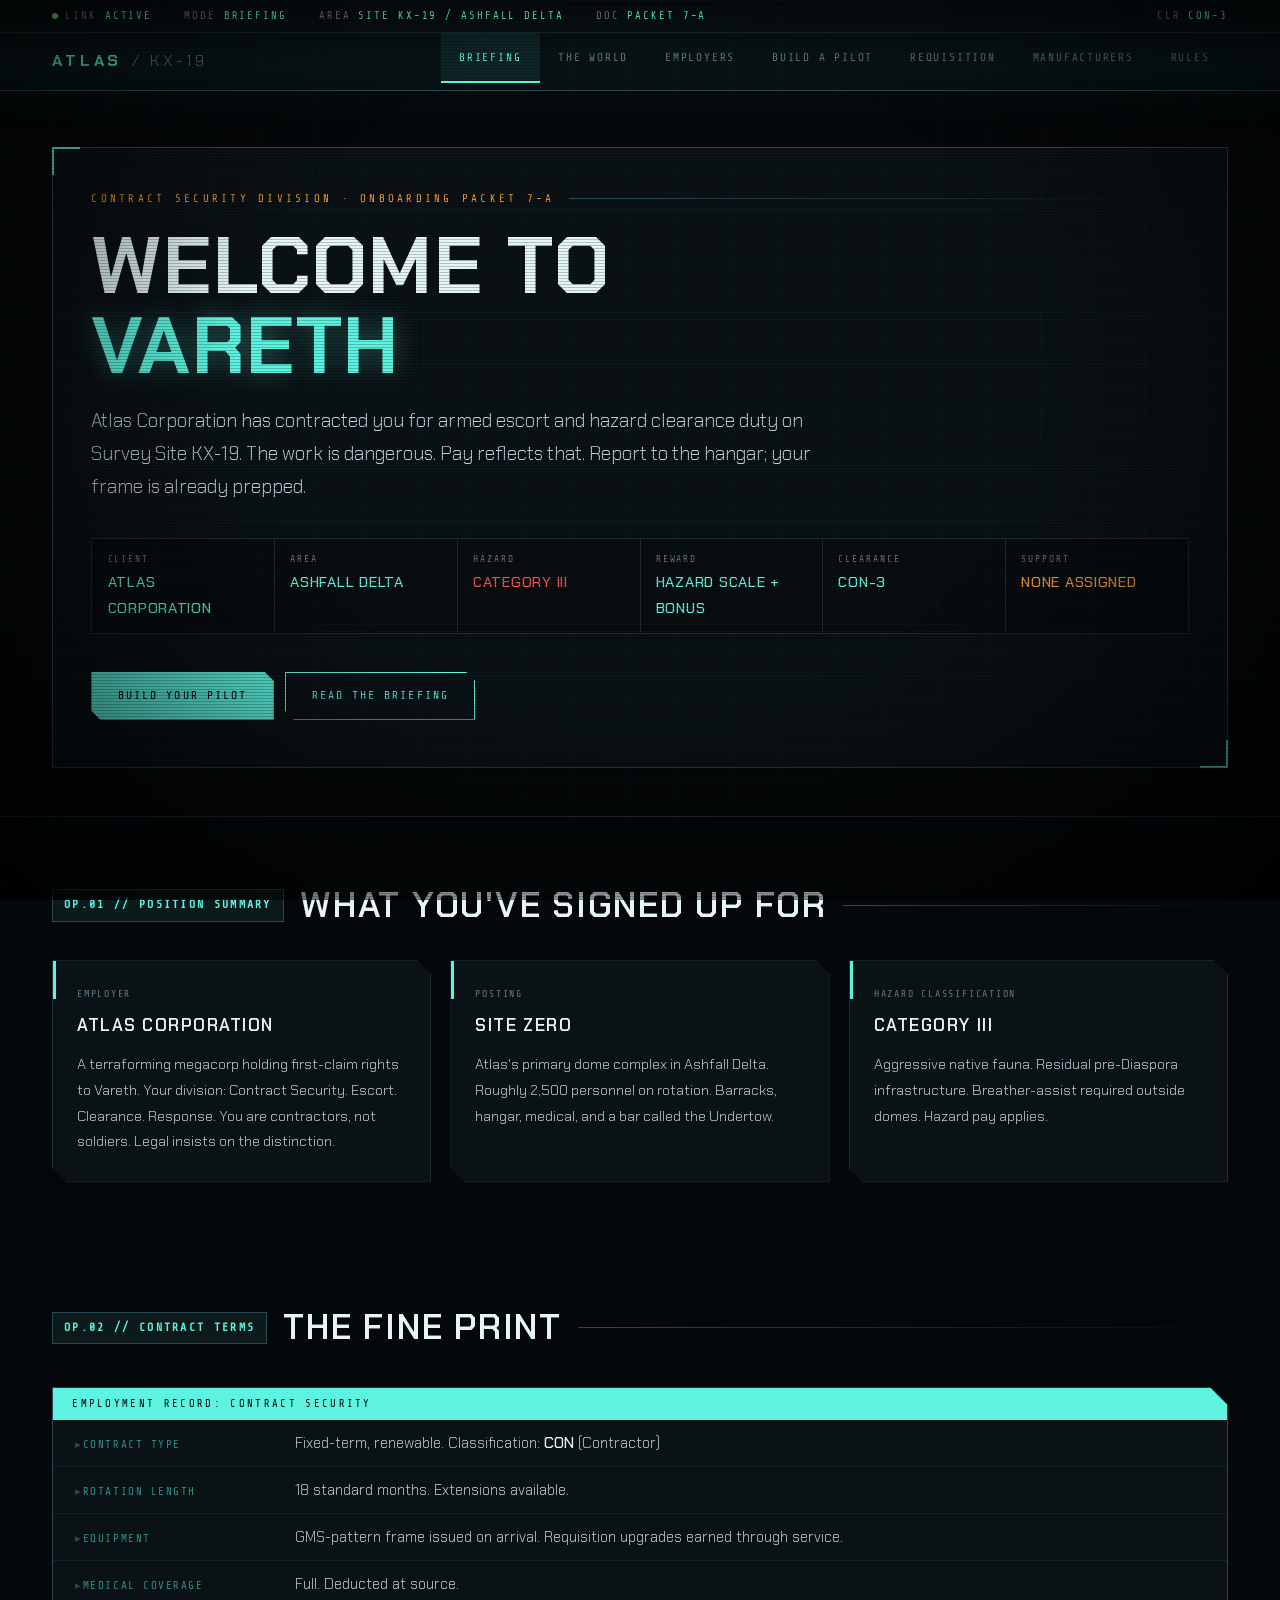
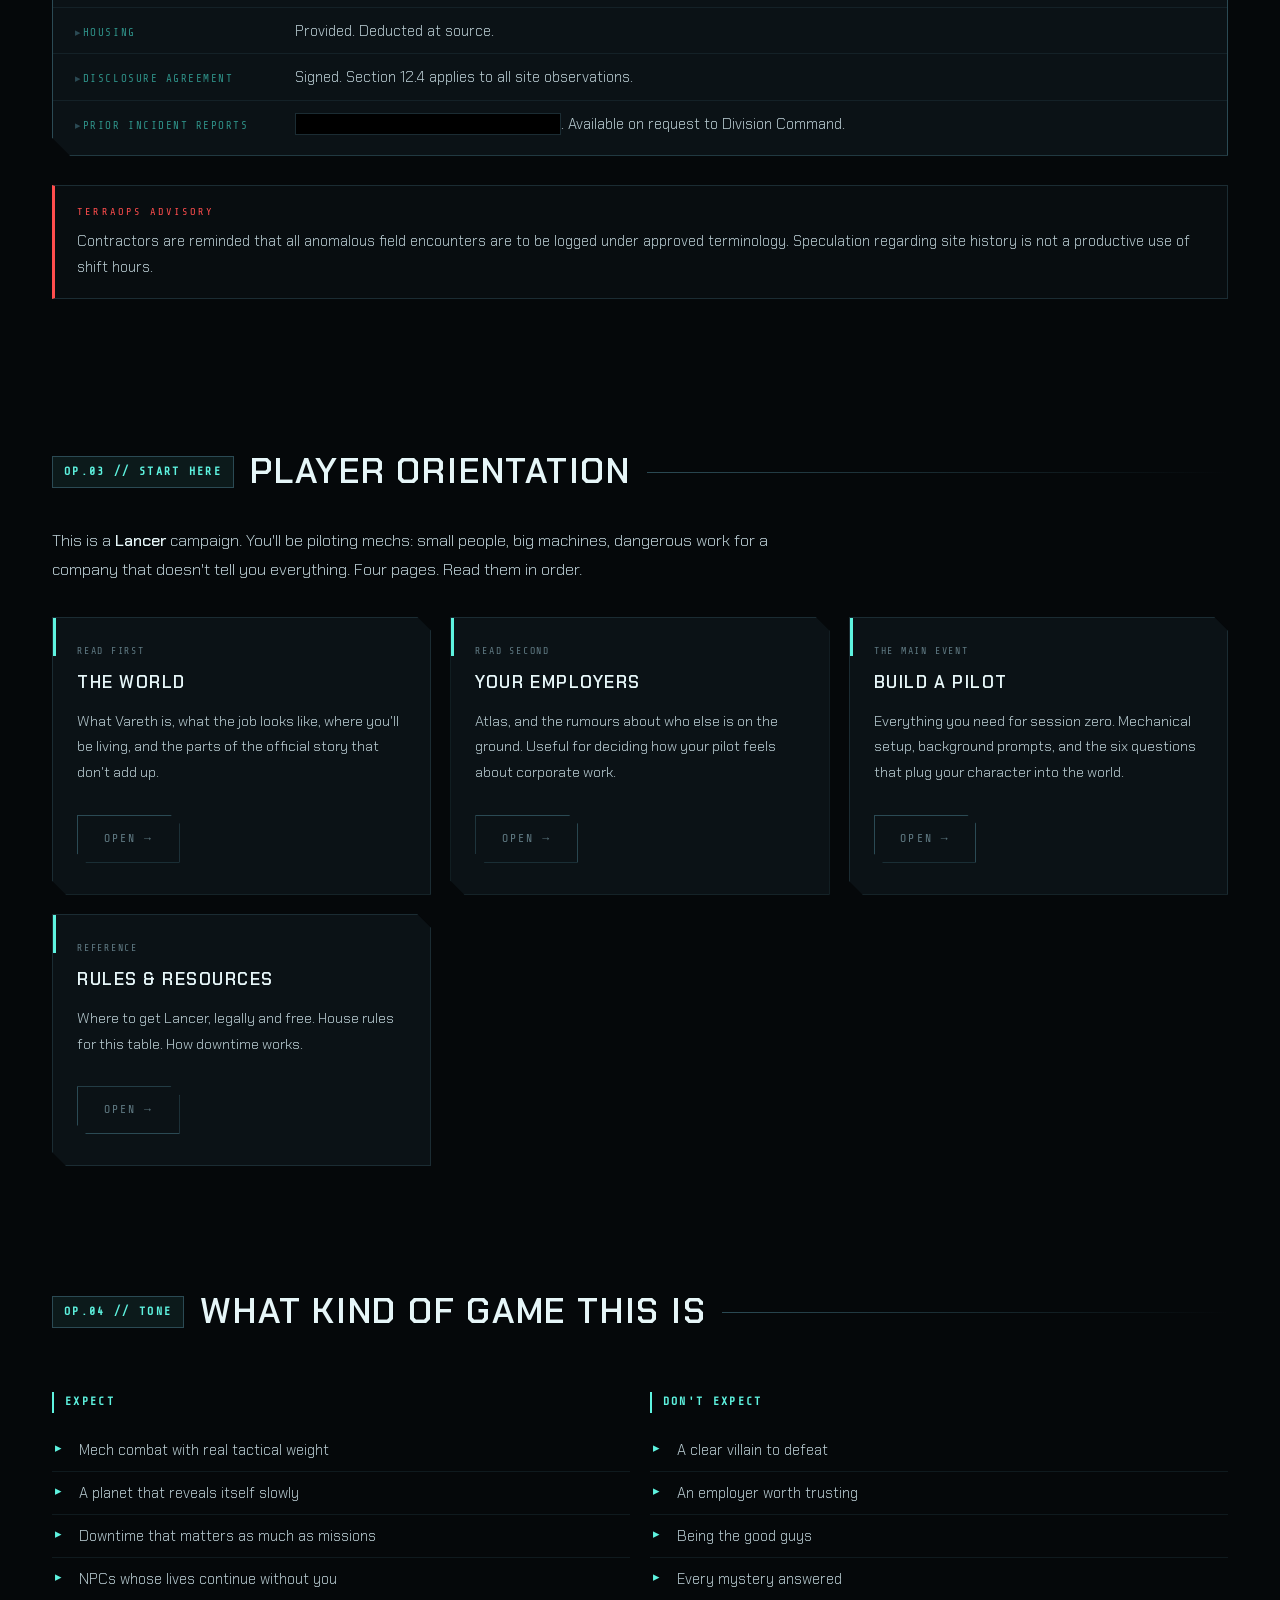
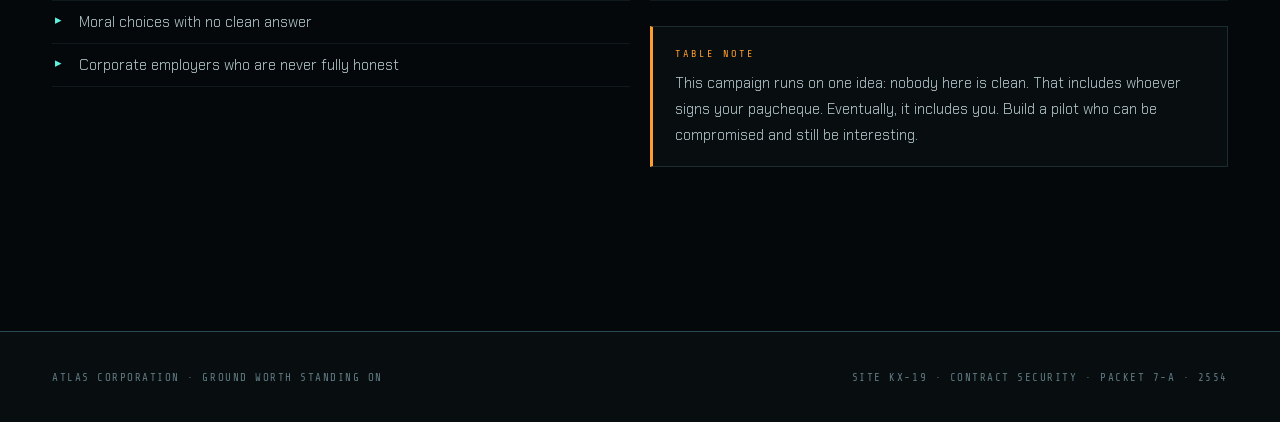
==== commit 5bfb4c99: "Add files via upload" ====
--- a/index.html
+++ b/index.html
@@ -365,6 +365,7 @@
       <li><a href="factions.html">Employers</a></li>
       <li><a href="pilot-creation.html">Build a Pilot</a></li>
       <li><a href="shop.html">Requisition</a></li>
+      <li><a href="manufacturers.html">Manufacturers</a></li>
       <li><a href="rules.html">Rules</a></li>
     </ul>
   </div>
